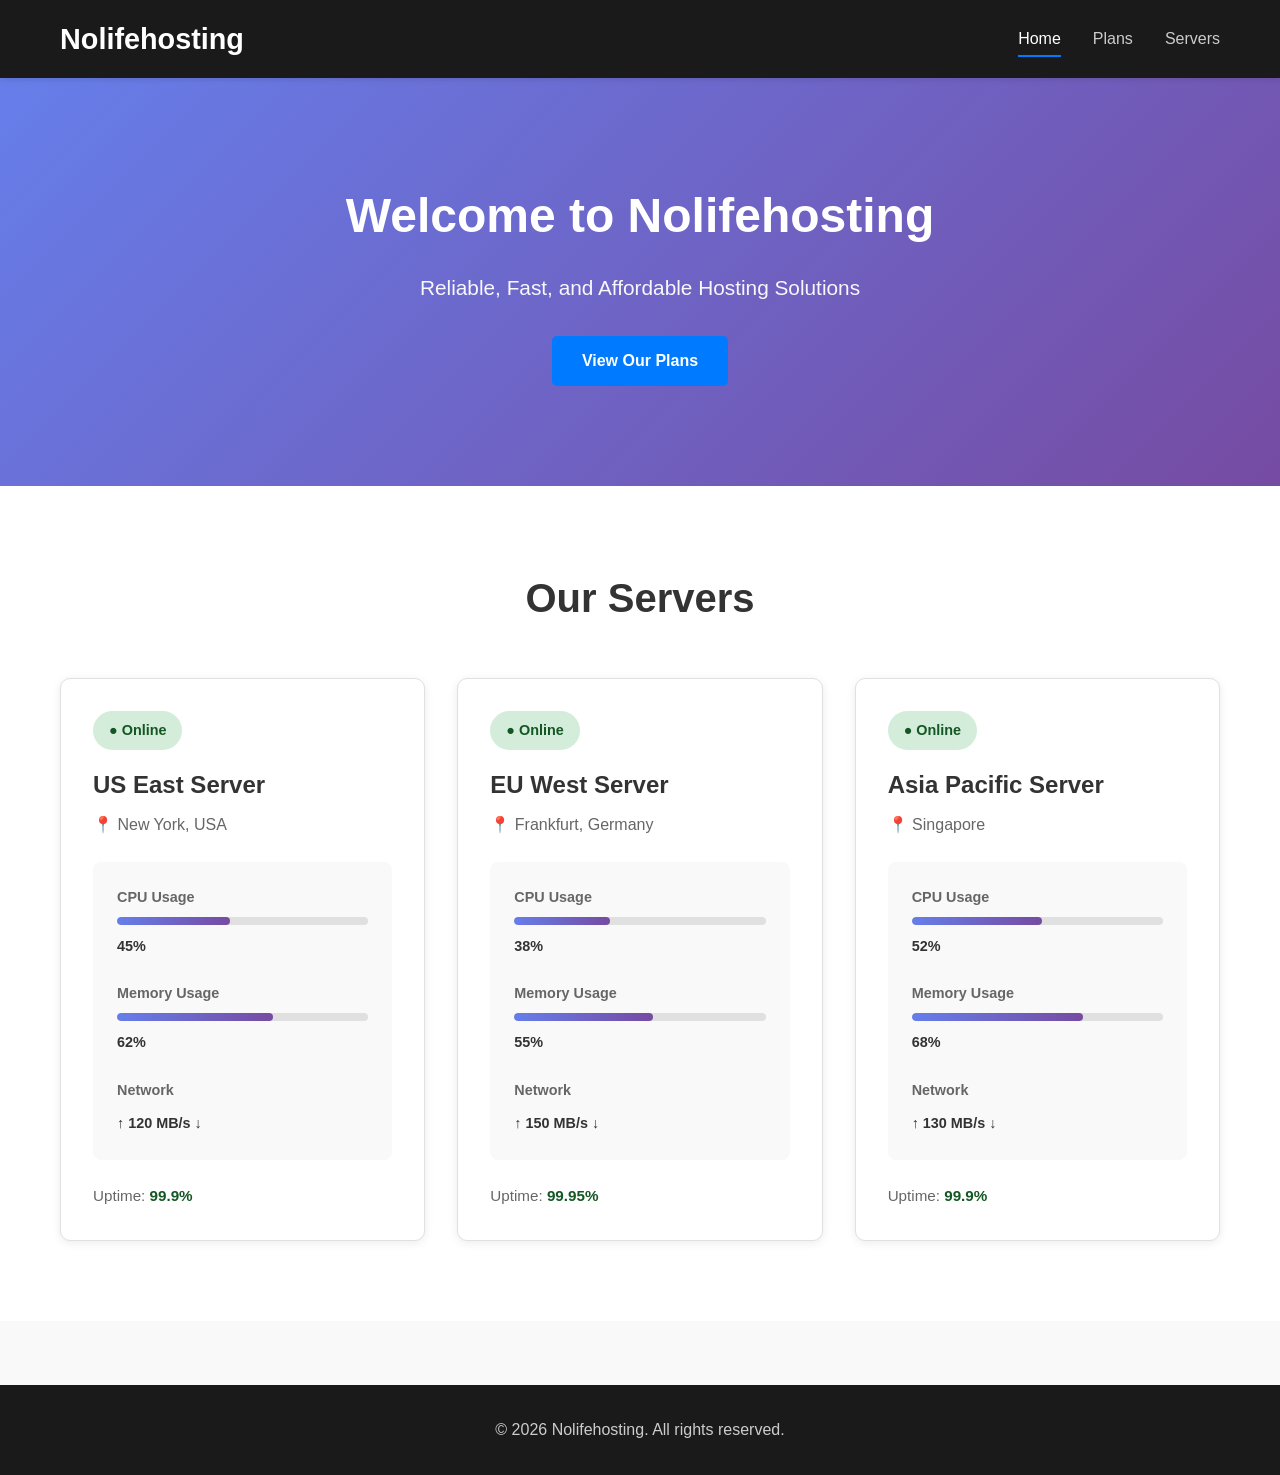
==== index.html @ 52379056 "Add hosting website with plans and server list - Create index.html with hero section and server stat" ====
<!DOCTYPE html>
<html lang="en">
<head>
    <meta charset="UTF-8">
    <meta name="viewport" content="width=device-width, initial-scale=1.0">
    <title>Nolifehosting - Hosting Solutions</title>
    <link rel="stylesheet" href="style.css">
</head>
<body>
    <header>
        <nav class="navbar">
            <div class="container">
                <div class="logo">Nolifehosting</div>
                <ul class="nav-links">
                    <li><a href="index.html" class="active">Home</a></li>
                    <li><a href="plans.html">Plans</a></li>
                    <li><a href="#servers">Servers</a></li>
                </ul>
            </div>
        </nav>
    </header>

    <section class="hero">
        <div class="container">
            <h1>Welcome to Nolifehosting</h1>
            <p>Reliable, Fast, and Affordable Hosting Solutions</p>
            <a href="plans.html" class="btn btn-primary">View Our Plans</a>
        </div>
    </section>

    <section id="servers" class="servers-section">
        <div class="container">
            <h2>Our Servers</h2>
            <div class="servers-grid">
                <div class="server-card">
                    <div class="server-status online">● Online</div>
                    <h3>US East Server</h3>
                    <p class="server-location">📍 New York, USA</p>
                    <div class="server-stats">
                        <div class="stat">
                            <span class="label">CPU Usage</span>
                            <div class="progress-bar">
                                <div class="progress" style="width: 45%"></div>
                            </div>
                            <span class="value">45%</span>
                        </div>
                        <div class="stat">
                            <span class="label">Memory Usage</span>
                            <div class="progress-bar">
                                <div class="progress" style="width: 62%"></div>
                            </div>
                            <span class="value">62%</span>
                        </div>
                        <div class="stat">
                            <span class="label">Network</span>
                            <span class="value">↑ 120 MB/s ↓</span>
                        </div>
                    </div>
                    <p class="uptime">Uptime: <strong>99.9%</strong></p>
                </div>

                <div class="server-card">
                    <div class="server-status online">● Online</div>
                    <h3>EU West Server</h3>
                    <p class="server-location">📍 Frankfurt, Germany</p>
                    <div class="server-stats">
                        <div class="stat">
                            <span class="label">CPU Usage</span>
                            <div class="progress-bar">
                                <div class="progress" style="width: 38%"></div>
                            </div>
                            <span class="value">38%</span>
                        </div>
                        <div class="stat">
                            <span class="label">Memory Usage</span>
                            <div class="progress-bar">
                                <div class="progress" style="width: 55%"></div>
                            </div>
                            <span class="value">55%</span>
                        </div>
                        <div class="stat">
                            <span class="label">Network</span>
                            <span class="value">↑ 150 MB/s ↓</span>
                        </div>
                    </div>
                    <p class="uptime">Uptime: <strong>99.95%</strong></p>
                </div>

                <div class="server-card">
                    <div class="server-status online">● Online</div>
                    <h3>Asia Pacific Server</h3>
                    <p class="server-location">📍 Singapore</p>
                    <div class="server-stats">
                        <div class="stat">
                            <span class="label">CPU Usage</span>
                            <div class="progress-bar">
                                <div class="progress" style="width: 52%"></div>
                            </div>
                            <span class="value">52%</span>
                        </div>
                        <div class="stat">
                            <span class="label">Memory Usage</span>
                            <div class="progress-bar">
                                <div class="progress" style="width: 68%"></div>
                            </div>
                            <span class="value">68%</span>
                        </div>
                        <div class="stat">
                            <span class="label">Network</span>
                            <span class="value">↑ 130 MB/s ↓</span>
                        </div>
                    </div>
                    <p class="uptime">Uptime: <strong>99.9%</strong></p>
                </div>
            </div>
        </div>
    </section>

    <footer>
        <div class="container">
            <p>&copy; 2026 Nolifehosting. All rights reserved.</p>
        </div>
    </footer>

    <script src="script.js"></script>
</body>
</html>
---- style.css ----
* {
    margin: 0;
    padding: 0;
    box-sizing: border-box;
}

body {
    font-family: 'Segoe UI', Tahoma, Geneva, Verdana, sans-serif;
    line-height: 1.6;
    color: #333;
    background-color: #f9f9f9;
}

.container {
    max-width: 1200px;
    margin: 0 auto;
    padding: 0 20px;
}

/* Header & Navigation */
header {
    background-color: #1a1a1a;
    box-shadow: 0 2px 5px rgba(0,0,0,0.1);
    position: sticky;
    top: 0;
    z-index: 100;
}

.navbar {
    display: flex;
    justify-content: space-between;
    align-items: center;
}

.navbar .container {
    display: flex;
    justify-content: space-between;
    align-items: center;
    width: 100%;
    padding: 1rem 20px;
}

.logo {
    font-size: 1.8rem;
    font-weight: bold;
    color: #fff;
    text-decoration: none;
}

.nav-links {
    display: flex;
    list-style: none;
    gap: 2rem;
}

.nav-links a {
    color: #ccc;
    text-decoration: none;
    transition: color 0.3s ease;
    padding: 0.5rem 0;
}

.nav-links a:hover,
.nav-links a.active {
    color: #fff;
    border-bottom: 2px solid #007bff;
}

/* Hero Section */
.hero {
    background: linear-gradient(135deg, #667eea 0%, #764ba2 100%);
    color: white;
    padding: 100px 0;
    text-align: center;
}

.hero h1 {
    font-size: 3rem;
    margin-bottom: 1rem;
    font-weight: bold;
}

.hero p {
    font-size: 1.3rem;
    margin-bottom: 2rem;
    opacity: 0.95;
}

.hero-alt {
    background: linear-gradient(135deg, #667eea 0%, #764ba2 100%);
    padding: 60px 0;
}

.hero-alt h1 {
    font-size: 2.5rem;
}

/* Buttons */
.btn {
    display: inline-block;
    padding: 12px 30px;
    border: none;
    border-radius: 5px;
    font-size: 1rem;
    cursor: pointer;
    text-decoration: none;
    transition: all 0.3s ease;
    font-weight: 600;
}

.btn-primary {
    background-color: #007bff;
    color: white;
}

.btn-primary:hover {
    background-color: #0056b3;
    transform: translateY(-2px);
    box-shadow: 0 5px 15px rgba(0, 123, 255, 0.3);
}

.btn-secondary {
    background-color: #6c757d;
    color: white;
}

.btn-secondary:hover {
    background-color: #545b62;
    transform: translateY(-2px);
    box-shadow: 0 5px 15px rgba(108, 117, 125, 0.3);
}

/* Servers Section */
.servers-section {
    padding: 80px 0;
    background-color: #fff;
}

.servers-section h2 {
    text-align: center;
    font-size: 2.5rem;
    margin-bottom: 3rem;
    color: #333;
}

.servers-grid {
    display: grid;
    grid-template-columns: repeat(auto-fit, minmax(350px, 1fr));
    gap: 2rem;
}

.server-card {
    background: white;
    border: 1px solid #e0e0e0;
    border-radius: 10px;
    padding: 2rem;
    box-shadow: 0 2px 10px rgba(0, 0, 0, 0.08);
    transition: all 0.3s ease;
}

.server-card:hover {
    transform: translateY(-5px);
    box-shadow: 0 10px 25px rgba(0, 0, 0, 0.15);
    border-color: #667eea;
}

.server-status {
    display: inline-block;
    padding: 0.5rem 1rem;
    border-radius: 20px;
    font-size: 0.9rem;
    font-weight: bold;
    margin-bottom: 1rem;
}

.server-status.online {
    background-color: #d4edda;
    color: #155724;
}

.server-card h3 {
    font-size: 1.5rem;
    margin-bottom: 0.5rem;
    color: #333;
}

.server-location {
    color: #666;
    margin-bottom: 1.5rem;
    font-size: 1rem;
}

.server-stats {
    background-color: #f9f9f9;
    padding: 1.5rem;
    border-radius: 8px;
    margin-bottom: 1.5rem;
}

.stat {
    margin-bottom: 1.5rem;
}

.stat:last-child {
    margin-bottom: 0;
}

.stat .label {
    display: block;
    font-size: 0.9rem;
    color: #666;
    margin-bottom: 0.5rem;
    font-weight: 600;
}

.progress-bar {
    background-color: #e0e0e0;
    border-radius: 10px;
    height: 8px;
    margin-bottom: 0.5rem;
    overflow: hidden;
}

.progress {
    background: linear-gradient(90deg, #667eea 0%, #764ba2 100%);
    height: 100%;
    border-radius: 10px;
}

.stat .value {
    font-size: 0.9rem;
    color: #333;
    font-weight: 600;
}

.uptime {
    color: #666;
    font-size: 0.95rem;
}

.uptime strong {
    color: #155724;
}

/* Plans Section */
.plans-section {
    padding: 80px 0;
    background-color: #f9f9f9;
}

.plans-grid {
    display: grid;
    grid-template-columns: repeat(auto-fit, minmax(300px, 1fr));
    gap: 2rem;
    margin-bottom: 4rem;
}

.plan-card {
    background: white;
    border: 2px solid #e0e0e0;
    border-radius: 10px;
    padding: 2rem;
    text-align: center;
    position: relative;
    transition: all 0.3s ease;
}

.plan-card:hover {
    transform: translateY(-5px);
    box-shadow: 0 10px 30px rgba(0, 0, 0, 0.1);
}

.plan-card.featured {
    border-color: #667eea;
    transform: scale(1.05);
    box-shadow: 0 10px 30px rgba(102, 126, 234, 0.2);
}

.plan-card.featured:hover {
    transform: scale(1.05) translateY(-5px);
}

.plan-badge {
    position: absolute;
    top: -15px;
    left: 50%;
    transform: translateX(-50%);
    background-color: #6c757d;
    color: white;
    padding: 0.5rem 1rem;
    border-radius: 20px;
    font-size: 0.85rem;
    font-weight: bold;
}

.plan-badge.featured-badge {
    background: linear-gradient(135deg, #667eea 0%, #764ba2 100%);
}

.plan-card h3 {
    margin-top: 1.5rem;
    font-size: 1.5rem;
    margin-bottom: 1rem;
    color: #333;
}

.plan-price {
    margin: 2rem 0;
}

.plan-price .price {
    font-size: 2.5rem;
    font-weight: bold;
    color: #667eea;
}

.plan-price .period {
    color: #666;
    font-size: 1rem;
}

.plan-features {
    list-style: none;
    margin: 2rem 0;
    text-align: left;
}

.plan-features li {
    padding: 0.75rem 0;
    border-bottom: 1px solid #eee;
    color: #666;
}

.plan-features li:last-child {
    border-bottom: none;
}

/* Comparison Section */
.comparison-section {
    padding: 80px 0;
    background-color: white;
}

.comparison-section h2 {
    text-align: center;
    font-size: 2rem;
    margin-bottom: 3rem;
    color: #333;
}

.comparison-table {
    width: 100%;
    border-collapse: collapse;
    box-shadow: 0 2px 10px rgba(0, 0, 0, 0.1);
    border-radius: 8px;
    overflow: hidden;
}

.comparison-table thead {
    background-color: #667eea;
    color: white;
}

.comparison-table th {
    padding: 1.5rem;
    text-align: left;
    font-weight: 600;
}

.comparison-table td {
    padding: 1.5rem;
    border-bottom: 1px solid #e0e0e0;
}

.comparison-table tbody tr:hover {
    background-color: #f9f9f9;
}

/* Footer */
footer {
    background-color: #1a1a1a;
    color: #ccc;
    text-align: center;
    padding: 2rem 0;
    margin-top: 4rem;
}

footer p {
    margin: 0;
}

/* Responsive Design */
@media (max-width: 768px) {
    .hero h1 {
        font-size: 2rem;
    }

    .hero p {
        font-size: 1.1rem;
    }

    .nav-links {
        gap: 1rem;
        font-size: 0.9rem;
    }

    .servers-grid,
    .plans-grid {
        grid-template-columns: 1fr;
    }

    .plan-card.featured {
        transform: scale(1);
    }

    .plan-card.featured:hover {
        transform: translateY(-5px);
    }

    .servers-section h2,
    .comparison-section h2 {
        font-size: 1.8rem;
    }

    .comparison-table {
        font-size: 0.9rem;
    }

    .comparison-table th,
    .comparison-table td {
        padding: 1rem;
    }
}

@media (max-width: 480px) {
    .navbar .container {
        flex-direction: column;
        gap: 1rem;
    }

    .nav-links {
        width: 100%;
        justify-content: center;
    }

    .hero h1 {
        font-size: 1.5rem;
    }

    .hero p {
        font-size: 1rem;
    }

    .plans-grid,
    .servers-grid {
        grid-template-columns: 1fr;
    }
}
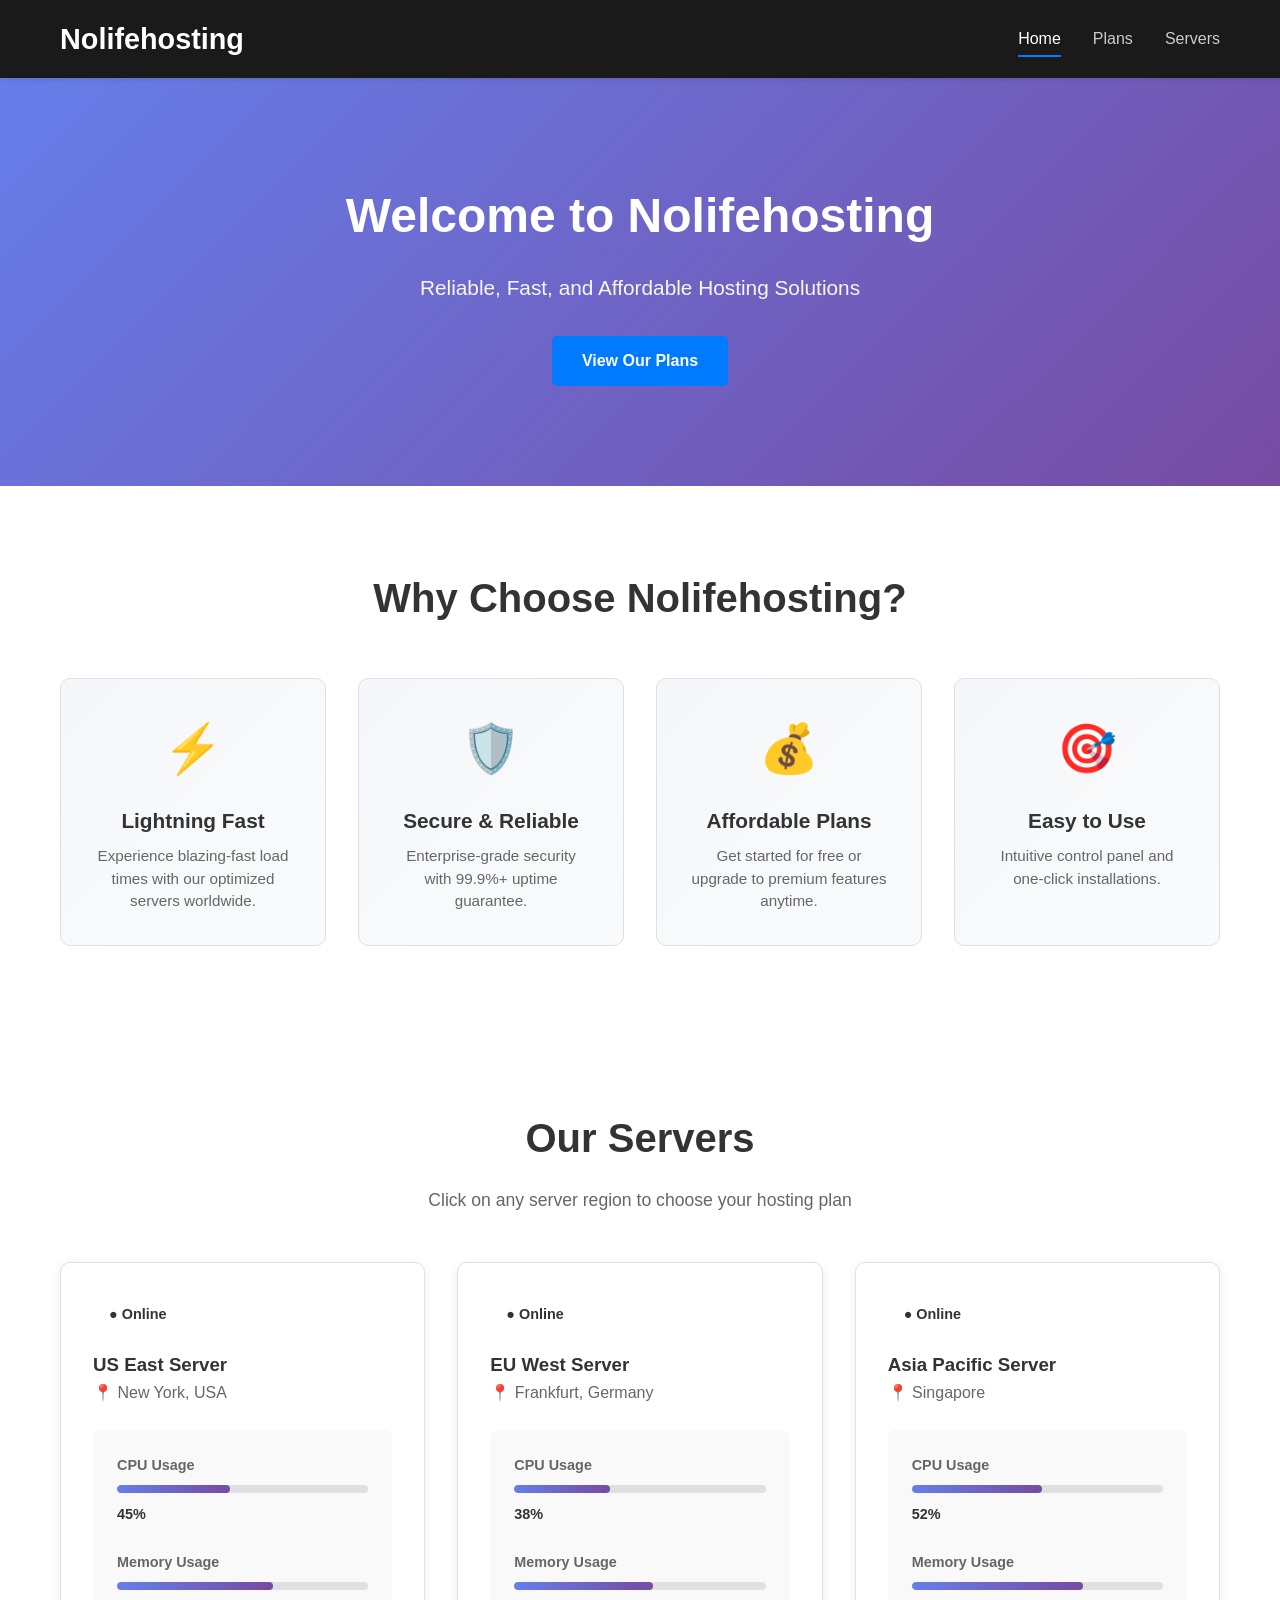
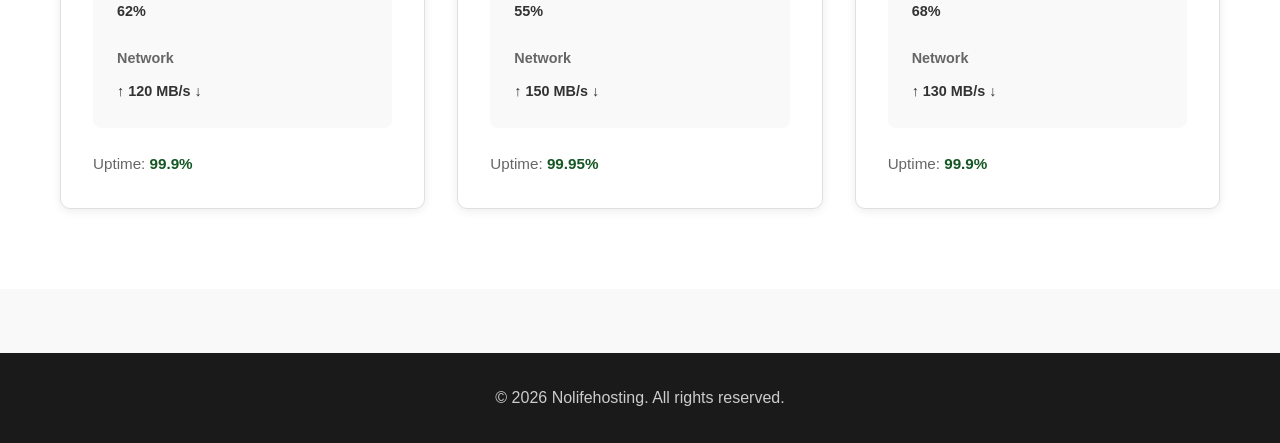
==== commit ed80077a: "Add preview panels, free plan, and clickable server regions - Add 'Why Choose Nolifehosting?' previe" ====
--- a/index.html
+++ b/index.html
@@ -28,11 +28,40 @@
         </div>
     </section>
 
+    <section class="preview-section">
+        <div class="container">
+            <h2>Why Choose Nolifehosting?</h2>
+            <div class="preview-grid">
+                <div class="preview-card">
+                    <div class="preview-icon">⚡</div>
+                    <h3>Lightning Fast</h3>
+                    <p>Experience blazing-fast load times with our optimized servers worldwide.</p>
+                </div>
+                <div class="preview-card">
+                    <div class="preview-icon">🛡️</div>
+                    <h3>Secure & Reliable</h3>
+                    <p>Enterprise-grade security with 99.9%+ uptime guarantee.</p>
+                </div>
+                <div class="preview-card">
+                    <div class="preview-icon">💰</div>
+                    <h3>Affordable Plans</h3>
+                    <p>Get started for free or upgrade to premium features anytime.</p>
+                </div>
+                <div class="preview-card">
+                    <div class="preview-icon">🎯</div>
+                    <h3>Easy to Use</h3>
+                    <p>Intuitive control panel and one-click installations.</p>
+                </div>
+            </div>
+        </div>
+    </section>
+
     <section id="servers" class="servers-section">
         <div class="container">
             <h2>Our Servers</h2>
+            <p class="servers-subtitle">Click on any server region to choose your hosting plan</p>
             <div class="servers-grid">
-                <div class="server-card">
+                <a href="plans.html" class="server-card server-card-link">
                     <div class="server-status online">● Online</div>
                     <h3>US East Server</h3>
                     <p class="server-location">📍 New York, USA</p>
@@ -57,9 +86,9 @@
                         </div>
                     </div>
                     <p class="uptime">Uptime: <strong>99.9%</strong></p>
-                </div>
+                </a>
 
-                <div class="server-card">
+                <a href="plans.html" class="server-card server-card-link">
                     <div class="server-status online">● Online</div>
                     <h3>EU West Server</h3>
                     <p class="server-location">📍 Frankfurt, Germany</p>
@@ -84,9 +113,9 @@
                         </div>
                     </div>
                     <p class="uptime">Uptime: <strong>99.95%</strong></p>
-                </div>
+                </a>
 
-                <div class="server-card">
+                <a href="plans.html" class="server-card server-card-link">
                     <div class="server-status online">● Online</div>
                     <h3>Asia Pacific Server</h3>
                     <p class="server-location">📍 Singapore</p>
@@ -111,7 +140,7 @@
                         </div>
                     </div>
                     <p class="uptime">Uptime: <strong>99.9%</strong></p>
-                </div>
+                </a>
             </div>
         </div>
     </section>
--- a/style.css
+++ b/style.css
@@ -130,6 +130,57 @@
     box-shadow: 0 5px 15px rgba(108, 117, 125, 0.3);
 }
 
+/* Preview Section */
+.preview-section {
+    padding: 80px 0;
+    background-color: white;
+}
+
+.preview-section h2 {
+    text-align: center;
+    font-size: 2.5rem;
+    margin-bottom: 3rem;
+    color: #333;
+}
+
+.preview-grid {
+    display: grid;
+    grid-template-columns: repeat(auto-fit, minmax(250px, 1fr));
+    gap: 2rem;
+}
+
+.preview-card {
+    background: linear-gradient(135deg, #f5f7fa 0%, #f9fafb 100%);
+    padding: 2rem;
+    border-radius: 10px;
+    text-align: center;
+    transition: all 0.3s ease;
+    border: 1px solid #e0e0e0;
+}
+
+.preview-card:hover {
+    transform: translateY(-5px);
+    box-shadow: 0 10px 30px rgba(102, 126, 234, 0.15);
+    border-color: #667eea;
+}
+
+.preview-icon {
+    font-size: 3rem;
+    margin-bottom: 1rem;
+}
+
+.preview-card h3 {
+    font-size: 1.3rem;
+    margin-bottom: 0.5rem;
+    color: #333;
+}
+
+.preview-card p {
+    color: #666;
+    font-size: 0.95rem;
+    line-height: 1.5;
+}
+
 /* Servers Section */
 .servers-section {
     padding: 80px 0;
@@ -139,8 +190,15 @@
 .servers-section h2 {
     text-align: center;
     font-size: 2.5rem;
+    margin-bottom: 1rem;
+    color: #333;
+}
+
+.servers-subtitle {
+    text-align: center;
+    color: #666;
     margin-bottom: 3rem;
-    color: #333;
+    font-size: 1.1rem;
 }
 
 .servers-grid {
@@ -164,6 +222,13 @@
     border-color: #667eea;
 }
 
+.server-card-link {
+    text-decoration: none;
+    color: inherit;
+    display: block;
+    cursor: pointer;
+}
+
 .server-status {
     display: inline-block;
     padding: 0.5rem 1rem;
@@ -172,8 +237,6 @@
     font-weight: bold;
     margin-bottom: 1rem;
 }
-
-.server-status.online {
     background-color: #d4edda;
     color: #155724;
 }
